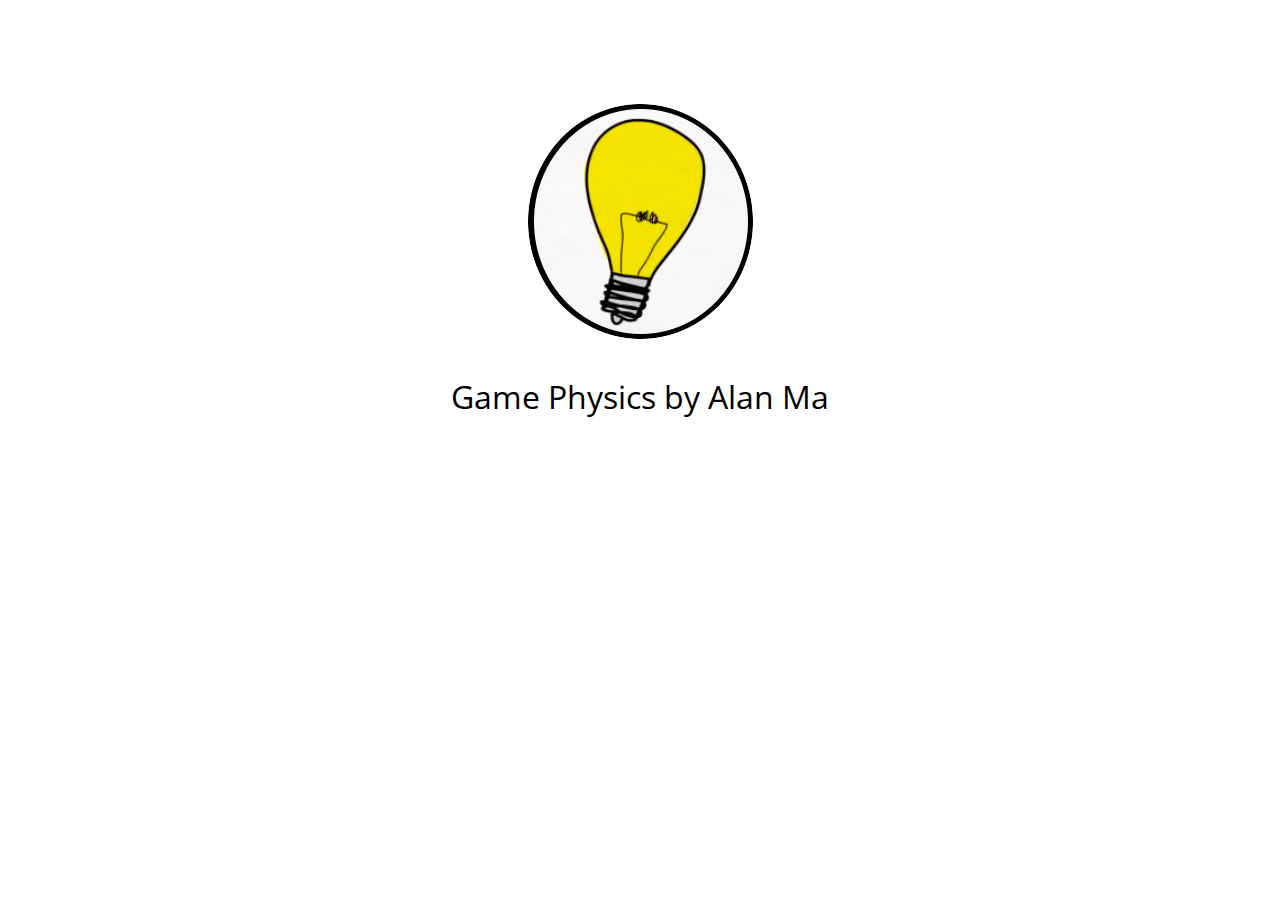
==== index.html @ 18e43f26 "Genius Hour Project" ====
<!DOCTYPE html>
<html>
	<head>
		<meta charset="utf-8" />
    	<title>Alan Ma's Genius Hour Project</title>
    	<!-- Custom CSS -->
    	<link rel="stylesheet" href="main.css">
    	<!-- Google Fonts -->
    	<link href="https://fonts.googleapis.com/css?family=Montserrat|Open+Sans" rel="stylesheet">
    	<!-- jQuery 3.1 -->
    	<script src="https://ajax.googleapis.com/ajax/libs/jquery/3.1.0/jquery.min.js"></script>
    	<!-- Custom JavaScript -->
    	<script src="script.js"></script>
	</head>

	<body>
	<div id="loader">
		<img src="img/genius.png">
		<p>Game Physics by Alan Ma</p>
		<div id="button">Enter</div>
	</div>
	<div id="container">
		<h1 id="genius_title">Genius Hour Project</h1>
		<div id="content">
			<div id="intro" class="panel">
				<h1>Introduction</h1>
				<h2>Alan Ma</h2>
				<h3>The Question:</h3>
				<p>Is it possible to recreate real life physics in a game that incorporates a physical input system?</p>
				<h3>The Plan:</h3>
				<p>My goal is to model movement in the real world in a platform-style game. The goal is to create a peripheral device that allows the user to physically input data into the game, and show an object's acceleration, velocity, and displacement. The goal is for myself, a complete beginner at game physics, to bring computer science and physics together.</p>
				<h3>The Blog:</h3>
				<p>I want to be able to communicate my progress by showing code snippets, pictures, and video of the on-going project.</p>
			</div>
			<div id="posts" class="panel">
				<h1>Posts</h1>
			</div>
		</div>
		
	</div>
	</body>
</html>
---- main.css ----
body {
	background-color: #FFF;
}
#genius_title {
	font-size: 3rem;
	margin: 20px 0 10px 0;
	text-align: center;
	color: hsla(210, 100%, 75%, 1.0);
}
.panel {
	background-color: white;
	padding: 0 30px 30px 30px;
	width: 42%;
	border-radius: 15px;
	margin-top: 10px;
	height: 450px;
	overflow: scroll;
}
.panel * {
	margin: 10px 0 0 0;
}
#intro {
	float: left;
	margin-left: 20px;
}
#posts {
	float: right;
	margin-right: 20px;
}
h1, h2, h3, h4, h5, h6 {
	font-family: 'Montserrat';
}
p {
	font-family: 'Open Sans';
}
#container {
	display: none;
}
#loader {
	display: inline;
	position: absolute;
	background-color: #fff;
	padding: 0;
	top: 0;
	bottom: 0;
	left: 0;
	right: 0;
	height: 100%;
	width: 100%;
	margin: auto;
	text-align: center;
	font-size: 2rem;
	opacity: 0;
	-webkit-transition: opacity 2s;
}
#loader img {
	display: block;
	margin: auto;
	margin-top: 8%;
}
#button {
	height: 6%;
	width: 9%;
	font-size: 1rem;
	font-style: normal;
	font-family: 'Open Sans';
	margin: auto;
	background-color: black;
	color: white;
	opacity: 0.7;
	border-radius: 10px;
	display: flex;
	align-items: center;
	justify-content: center;
	opacity: 0;
	-webkit-transition: opacity 4s;
}
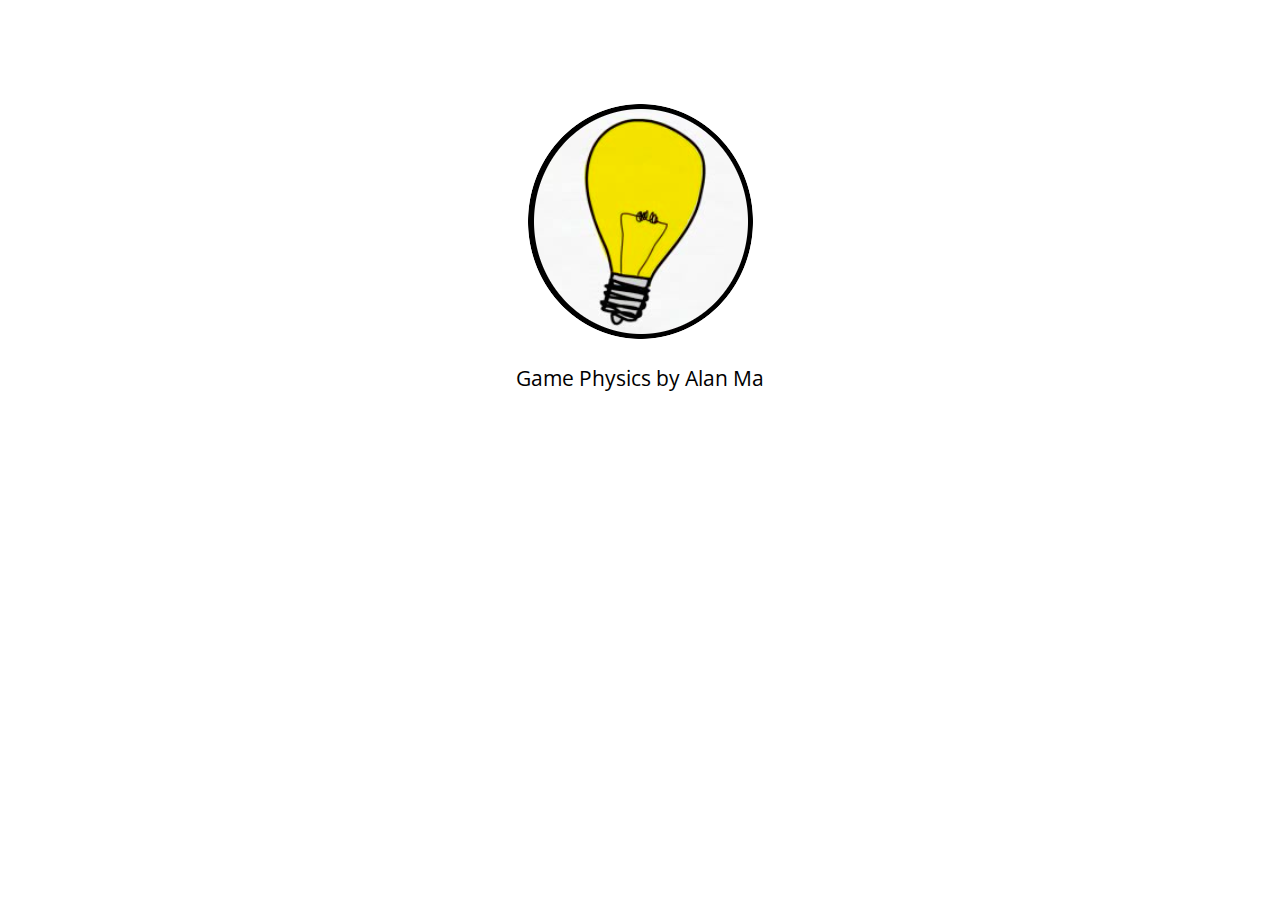
==== commit b44c0dd5: "Genius Hour Project" ====
--- a/index.html
+++ b/index.html
@@ -14,29 +14,29 @@
 	</head>
 
 	<body>
-	<div id="loader">
-		<img src="img/genius.png">
-		<p>Game Physics by Alan Ma</p>
-		<div id="button">Enter</div>
-	</div>
-	<div id="container">
-		<h1 id="genius_title">Genius Hour Project</h1>
-		<div id="content">
-			<div id="intro" class="panel">
-				<h1>Introduction</h1>
-				<h2>Alan Ma</h2>
-				<h3>The Question:</h3>
-				<p>Is it possible to recreate real life physics in a game that incorporates a physical input system?</p>
-				<h3>The Plan:</h3>
-				<p>My goal is to model movement in the real world in a platform-style game. The goal is to create a peripheral device that allows the user to physically input data into the game, and show an object's acceleration, velocity, and displacement. The goal is for myself, a complete beginner at game physics, to bring computer science and physics together.</p>
-				<h3>The Blog:</h3>
-				<p>I want to be able to communicate my progress by showing code snippets, pictures, and video of the on-going project.</p>
-			</div>
-			<div id="posts" class="panel">
-				<h1>Posts</h1>
+		<div id="loader">
+			<img src="img/genius.png">
+			<p>Game Physics by Alan Ma</p>
+			<div id="button">Enter</div>
+		</div>
+		<div id="container">
+			<h1 id="genius_title">Genius Hour Project</h1>
+			<div id="content">
+				<div id="intro" class="panel">
+					<h1>Introduction</h1>
+					<h3>Alan Ma</h3>
+					<p>I'm a grade 11 student at the Woodlands School. This project is for my grade 11 physics class, taught by <a href="https://twitter.com/albertfong" target="_blank">Mr. Fong</a>.</p>
+					<h3>The Question:</h3>
+					<p>Is it possible to recreate real life physics in a game that incorporates a physical input system?</p>
+					<h3>The Plan:</h3>
+					<p>My goal is to model movement in the real world in a platform-style game. The goal is to create a peripheral device that allows the user to physically input data into the game, and show an object's acceleration, velocity, and displacement. The goal is for myself, a complete beginner at game physics, to bring computer science and physics together.</p>
+					<h3>The Blog:</h3>
+					<p>I want to be able to communicate my progress by showing code snippets, pictures, and video of the on-going project.</p>
+				</div>
+				<div id="posts" class="panel">
+					<h1>Posts</h1>
+				</div>
 			</div>
 		</div>
-		
-	</div>
 	</body>
 </html>--- a/main.css
+++ b/main.css
@@ -1,45 +1,66 @@
+html, body {
+	margin: 0;
+}
 body {
 	background-color: #FFF;
+}
+#container {
+	display: none;
 }
 #genius_title {
 	font-size: 3rem;
 	margin: 20px 0 10px 0;
 	text-align: center;
-	color: hsla(210, 100%, 75%, 1.0);
+	color: #000;
+}
+::-webkit-scrollbar { 
+    display: none; 
 }
 .panel {
-	background-color: white;
+	background-color: #FFF;
 	padding: 0 30px 30px 30px;
-	width: 42%;
-	border-radius: 15px;
 	margin-top: 10px;
-	height: 450px;
+	height: 475px;
 	overflow: scroll;
+	box-shadow: 5px 5px 10px #888;
 }
 .panel * {
 	margin: 10px 0 0 0;
 }
 #intro {
 	float: left;
-	margin-left: 20px;
+	margin-right: 1%;
+	width: 33%;
+	border-top-right-radius: 15px;
+	border-bottom-right-radius: 15px;
 }
 #posts {
 	float: right;
-	margin-right: 20px;
+	margin-left: 1%;
+	width: 53%;
+	border-top-left-radius: 15px;
+	border-bottom-left-radius: 15px;
 }
 h1, h2, h3, h4, h5, h6 {
 	font-family: 'Montserrat';
 }
+h2 {
+	font-size: 1.8rem;
+}
+h3 {
+	font-size: 1.6rem;
+}
+h4 {
+	font-size: 1.4rem;
+}
 p {
 	font-family: 'Open Sans';
-}
-#container {
-	display: none;
+	font-size: 1.3rem;
 }
 #loader {
 	display: inline;
 	position: absolute;
-	background-color: #fff;
+	background-color: #FFF;
 	padding: 0;
 	top: 0;
 	bottom: 0;
@@ -65,7 +86,7 @@
 	font-style: normal;
 	font-family: 'Open Sans';
 	margin: auto;
-	background-color: black;
+	background-color: #000;
 	color: white;
 	opacity: 0.7;
 	border-radius: 10px;
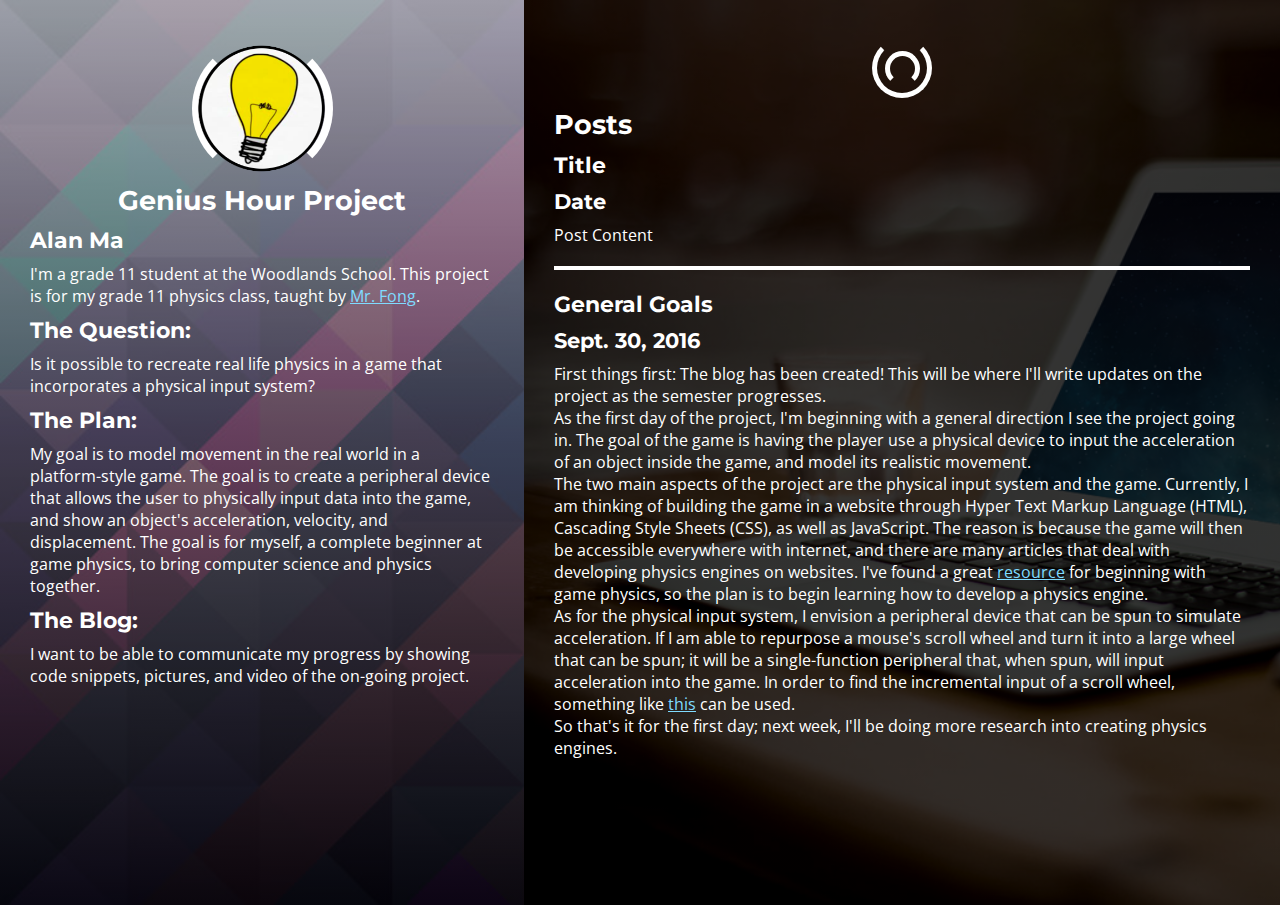
==== commit b6737841: "Genius Hour Project" ====
--- a/index.html
+++ b/index.html
@@ -20,10 +20,11 @@
 			<div id="button">Enter</div>
 		</div>
 		<div id="container">
-			<h1 id="genius_title">Genius Hour Project</h1>
 			<div id="content">
 				<div id="intro" class="panel">
-					<h1>Introduction</h1>
+					<div id="spin"></div>
+					<img src="img/genius.png">
+					<h1 id="genius_title">Genius Hour Project</h1>
 					<h3>Alan Ma</h3>
 					<p>I'm a grade 11 student at the Woodlands School. This project is for my grade 11 physics class, taught by <a href="https://twitter.com/albertfong" target="_blank">Mr. Fong</a>.</p>
 					<h3>The Question:</h3>
@@ -34,6 +35,9 @@
 					<p>I want to be able to communicate my progress by showing code snippets, pictures, and video of the on-going project.</p>
 				</div>
 				<div id="posts" class="panel">
+					<div id="fancy1">
+						<div id="fancy2"></div>
+					</div>
 					<h1>Posts</h1>
 				</div>
 			</div>
--- a/main.css
+++ b/main.css
@@ -1,17 +1,19 @@
 html, body {
 	margin: 0;
+	height: 100%;
 }
 body {
 	background-color: #FFF;
 }
 #container {
 	display: none;
+	height: 100%;
 }
-#genius_title {
-	font-size: 3rem;
-	margin: 20px 0 10px 0;
-	text-align: center;
-	color: #000;
+#content {
+	display: flex;
+	align-items: stretch;
+	margin: 0;
+	height: 100%;
 }
 ::-webkit-scrollbar { 
     display: none; 
@@ -19,43 +21,60 @@
 .panel {
 	background-color: #FFF;
 	padding: 0 30px 30px 30px;
-	margin-top: 10px;
-	height: 475px;
+	height: 93%;
 	overflow: scroll;
-	box-shadow: 5px 5px 10px #888;
+	margin: 0;
+	color: white;
+	padding-top: 3%;
 }
 .panel * {
 	margin: 10px 0 0 0;
 }
 #intro {
 	float: left;
-	margin-right: 1%;
-	width: 33%;
-	border-top-right-radius: 15px;
-	border-bottom-right-radius: 15px;
+	width: 40%;
+	background:
+		linear-gradient(
+			rgba(150, 150, 150, 0.6), 
+      		rgba(0, 0, 0, 0.8)
+    	),
+		url("img/intro.jpg");
+	background-repeat: no-repeat;
+	background-size: auto 100%;
 }
 #posts {
 	float: right;
-	margin-left: 1%;
-	width: 53%;
-	border-top-left-radius: 15px;
-	border-bottom-left-radius: 15px;
+	width: 60%;
+	background:
+		linear-gradient(
+			rgba(0, 0, 0, 0.8), 
+      		rgba(0, 0, 0, 0.8)
+    	),
+		url("img/posts.png");
+	background-size: auto 100%;
+	background-repeat: no-repeat;
 }
 h1, h2, h3, h4, h5, h6 {
 	font-family: 'Montserrat';
 }
+#intro h1 {
+	text-align: center;
+}
+h1 {
+	font-size: 1.7rem;
+}
 h2 {
-	font-size: 1.8rem;
+	font-size: 1.4rem;
 }
 h3 {
-	font-size: 1.6rem;
+	font-size: 1.35rem;
 }
 h4 {
-	font-size: 1.4rem;
+	font-size: 1.3rem;
 }
 p {
 	font-family: 'Open Sans';
-	font-size: 1.3rem;
+	font-size: 1rem;
 }
 #loader {
 	display: inline;
@@ -79,6 +98,12 @@
 	margin: auto;
 	margin-top: 8%;
 }
+#intro img {
+	display: block;
+	margin: auto;
+	width: 130px;
+	height: 130px;
+}
 #button {
 	height: 6%;
 	width: 9%;
@@ -95,4 +120,68 @@
 	justify-content: center;
 	opacity: 0;
 	-webkit-transition: opacity 4s;
+}
+/* unvisited link */
+a:link {
+    color: #7FDBFF;
+}
+/* visited link */
+a:visited {
+    color: #0074D9;
+}
+/* mouse over link */
+a:hover {
+    color: #DDD;
+}
+/* selected link */
+a:active {
+    color: #39CCCC;
+}
+#fancy1 {
+	height: 50px;
+	width: 50px;
+	border: 5px solid white;
+	margin: auto;
+	border-radius: 50%;
+	display: flex;
+	align-items: center;
+	border-top: 5px solid transparent;
+	animation: 2s spin infinite linear;
+}
+#fancy2 {
+	height: 50%;
+	width: 50%;
+	border: 5px solid white;
+	margin: auto;
+	border-radius: 50%;
+	border-bottom: 5px solid transparent;
+	animation: 3s spin infinite;
+}
+@keyframes spin {
+	from {transform: rotate(0deg);}
+    to {transform: rotate(360deg);}
+}
+#spin {
+	height: 125px;
+	width: 125px;
+	border: 8px solid white;
+	border-radius: 50%;
+	margin: auto;
+	margin-bottom: -135px;
+	border-top: 8px solid transparent;
+	border-bottom: 8px solid transparent;
+	animation: 4s spin linear infinite;
+}
+@keyframes stretch {
+	0% {width: 10%;}
+    75% {width: 80%;}
+    100% {width: 10%;}
+}
+.stretch {
+	height: 0;
+	border: 2px solid white;
+	animation: 4s stretch infinite;
+	margin: auto;
+	margin-top: 20px;
+	margin-bottom: 20px;
 }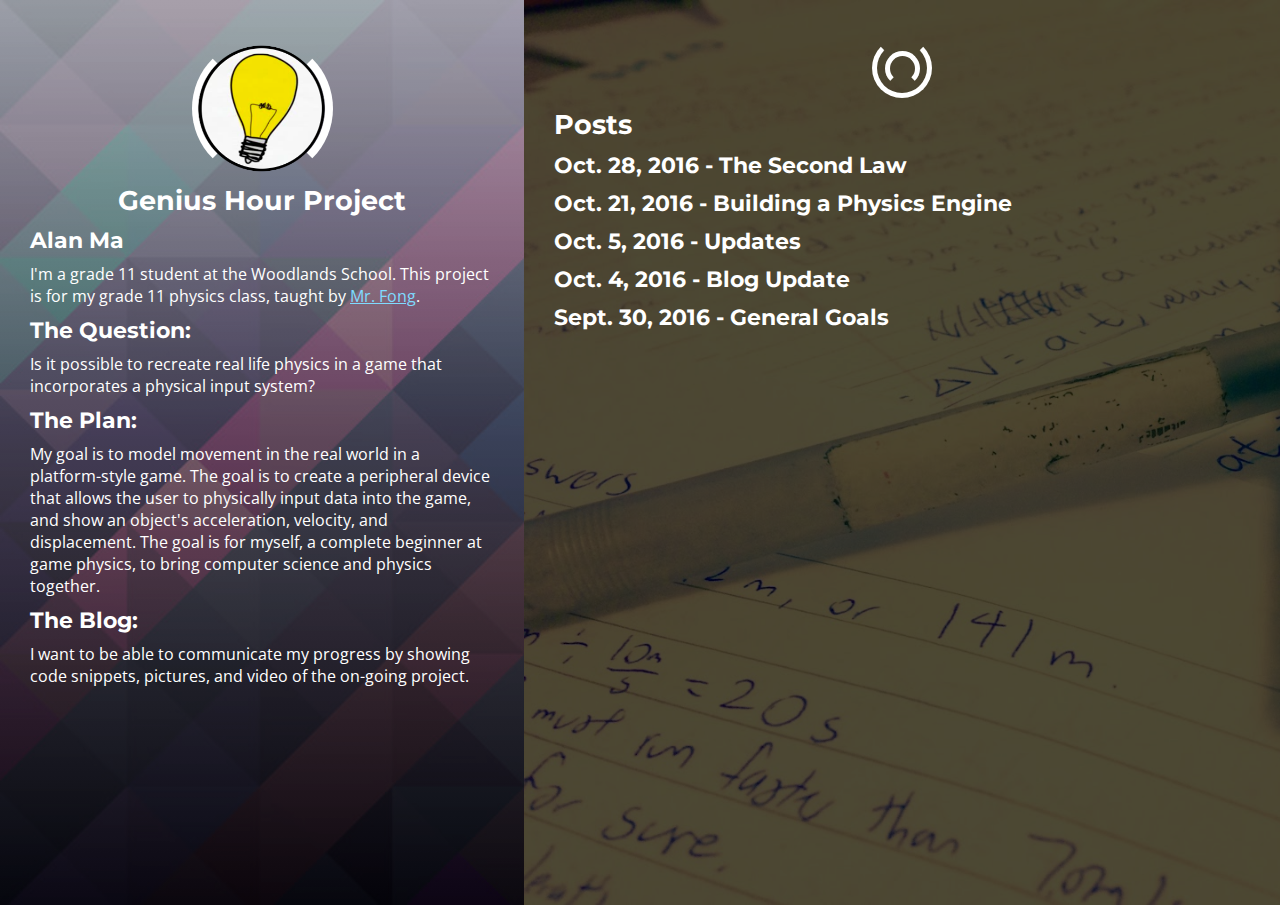
==== commit 62f7ec20: "Genius Hour Project" ====
--- a/index.html
+++ b/index.html
@@ -11,14 +11,16 @@
     	<script src="https://ajax.googleapis.com/ajax/libs/jquery/3.1.0/jquery.min.js"></script>
     	<!-- Custom JavaScript -->
     	<script src="script.js"></script>
+    	<!-- Posts -->
+    	<script src="posts.js"></script>
 	</head>
 
 	<body>
-		<div id="loader">
+		<!-- <div id="loader">
 			<img src="img/genius.png">
 			<p>Game Physics by Alan Ma</p>
 			<div id="button">Enter</div>
-		</div>
+		</div> -->
 		<div id="container">
 			<div id="content">
 				<div id="intro" class="panel">
--- a/main.css
+++ b/main.css
@@ -1,12 +1,16 @@
 html, body {
 	margin: 0;
 	height: 100%;
+	cursor: url('cursors/alt.cur'), auto;
 }
 body {
 	background-color: #FFF;
 }
+#loader p {
+	font-size: 1.8rem;
+}
 #container {
-	display: none;
+	//display: none;
 	height: 100%;
 }
 #content {
@@ -39,7 +43,6 @@
       		rgba(0, 0, 0, 0.8)
     	),
 		url("img/intro.jpg");
-	background-repeat: no-repeat;
 	background-size: auto 100%;
 }
 #posts {
@@ -47,12 +50,23 @@
 	width: 60%;
 	background:
 		linear-gradient(
-			rgba(0, 0, 0, 0.8), 
-      		rgba(0, 0, 0, 0.8)
+			rgba(0, 0, 0, 0.7), 
+      		rgba(0, 0, 0, 0.7)
     	),
-		url("img/posts.png");
+		url("img/posts.jpg");
 	background-size: auto 100%;
-	background-repeat: no-repeat;
+	font-weight: normal;
+}
+#posts img {
+	display: block;
+	margin: 10px auto;
+	width: 40%;
+}
+#posts h1:hover,h2:hover {
+	color: #AAA;
+}
+.content {
+	display: none;
 }
 h1, h2, h3, h4, h5, h6 {
 	font-family: 'Montserrat';
@@ -120,6 +134,16 @@
 	justify-content: center;
 	opacity: 0;
 	-webkit-transition: opacity 4s;
+	cursor: url('cursors/link.cur'), pointer;
+}
+#button:hover {
+	-webkit-transform: scale(1.1);
+}
+#button:active {
+	cursor: url('cursors/move.cur'), auto;
+}
+a {
+	cursor: url('cursors/link.cur'), auto;
 }
 /* unvisited link */
 a:link {
@@ -136,6 +160,7 @@
 /* selected link */
 a:active {
     color: #39CCCC;
+    cursor: url('cursors/move.cur'), auto;
 }
 #fancy1 {
 	height: 50px;
@@ -146,7 +171,7 @@
 	display: flex;
 	align-items: center;
 	border-top: 5px solid transparent;
-	animation: 2s spin infinite linear;
+	animation: 4s spin infinite linear;
 }
 #fancy2 {
 	height: 50%;
@@ -155,7 +180,7 @@
 	margin: auto;
 	border-radius: 50%;
 	border-bottom: 5px solid transparent;
-	animation: 3s spin infinite;
+	animation: 5s spin infinite;
 }
 @keyframes spin {
 	from {transform: rotate(0deg);}
@@ -170,17 +195,12 @@
 	margin-bottom: -135px;
 	border-top: 8px solid transparent;
 	border-bottom: 8px solid transparent;
-	animation: 4s spin linear infinite;
-}
-@keyframes stretch {
-	0% {width: 10%;}
-    75% {width: 80%;}
-    100% {width: 10%;}
+	animation: 6s spin linear infinite;
 }
 .stretch {
 	height: 0;
 	border: 2px solid white;
-	animation: 4s stretch infinite;
+	width: 80%;
 	margin: auto;
 	margin-top: 20px;
 	margin-bottom: 20px;
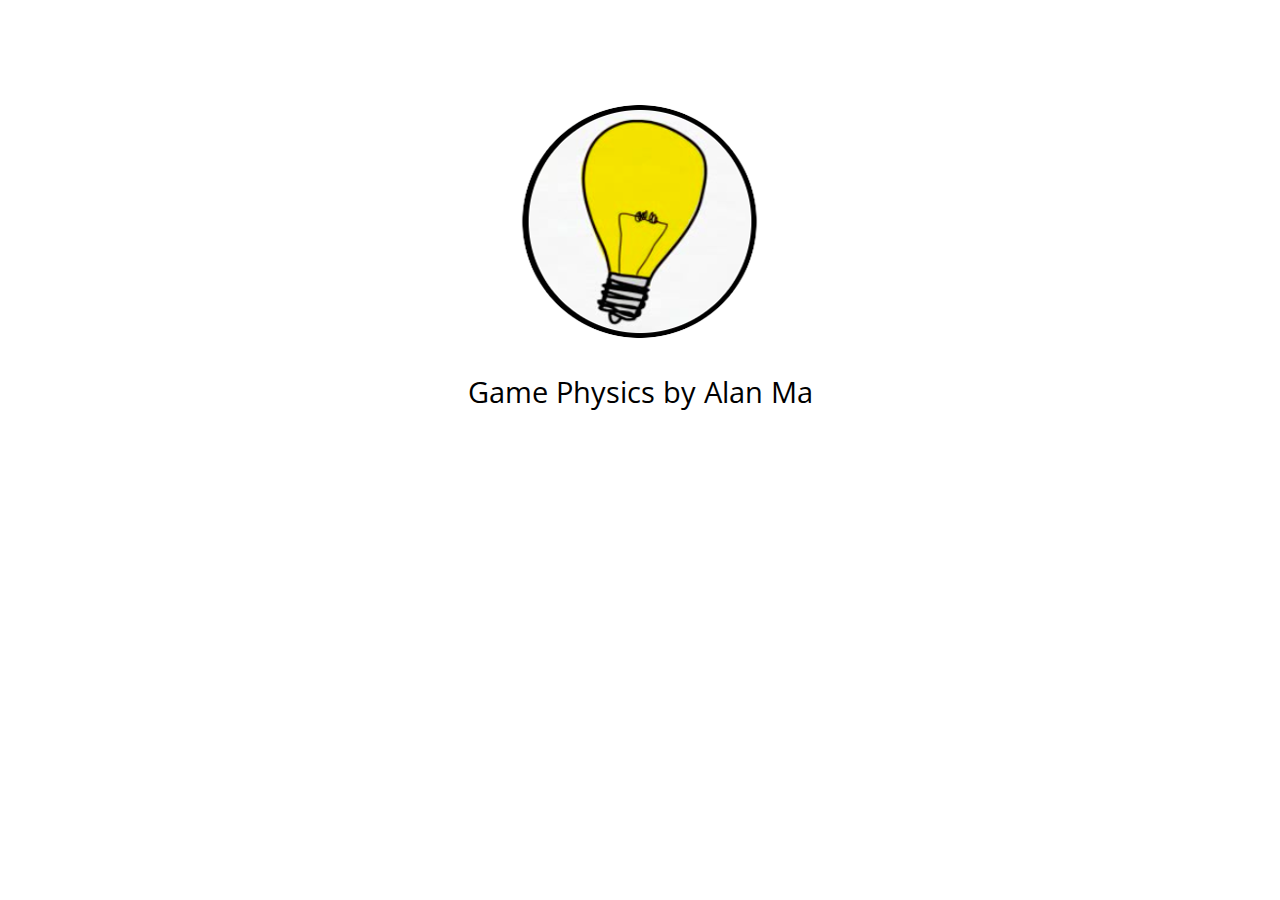
==== commit 71a431cf: "Genius Hour Project" ====
--- a/index.html
+++ b/index.html
@@ -16,11 +16,11 @@
 	</head>
 
 	<body>
-		<!-- <div id="loader">
+		<div id="loader">
 			<img src="img/genius.png">
 			<p>Game Physics by Alan Ma</p>
 			<div id="button">Enter</div>
-		</div> -->
+		</div>
 		<div id="container">
 			<div id="content">
 				<div id="intro" class="panel">
--- a/main.css
+++ b/main.css
@@ -5,12 +5,13 @@
 }
 body {
 	background-color: #FFF;
+	font-family: "Open Sans";
 }
 #loader p {
 	font-size: 1.8rem;
 }
 #container {
-	//display: none;
+	display: none;
 	height: 100%;
 }
 #content {
